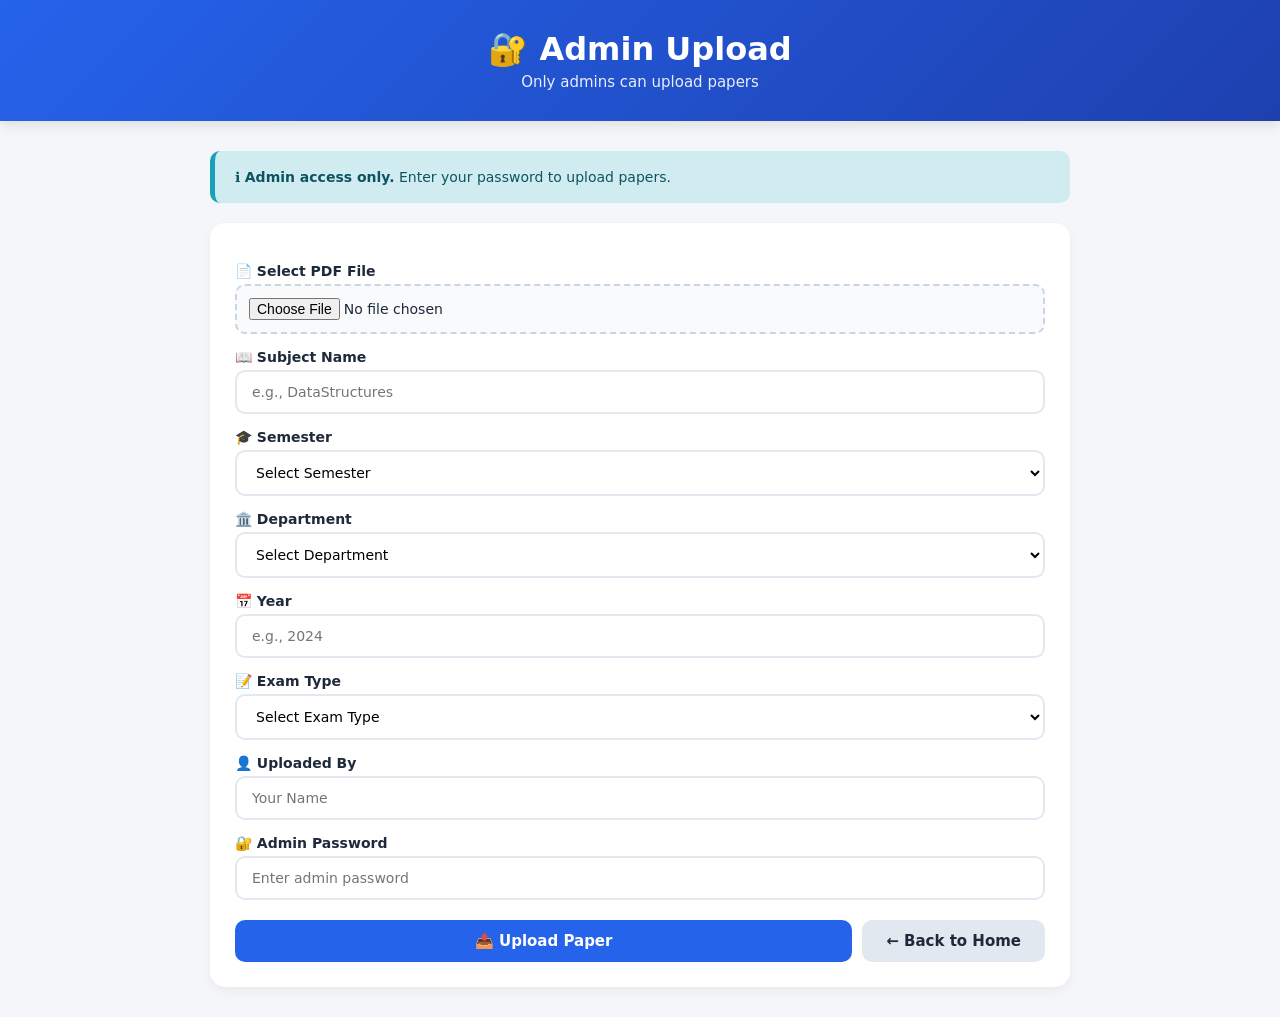
==== FE/upload.html @ b9834a45 "Initial commit: Question Paper Bank" ====
<!DOCTYPE html>
<html lang="en">
<head>
    <meta charset="UTF-8">
    <meta name="viewport" content="width=device-width, initial-scale=1.0">
    <title>Admin Upload - Question Paper Bank</title>
    <link rel="stylesheet" href="style.css">
</head>
<body>

    <!-- ─── HEADER ─── -->
    <header>
        <h1>🔐 Admin Upload</h1>
        <p class="subtitle">Only admins can upload papers</p>
    </header>

    <div class="container">

        <div class="notice" style="background: #d1ecf1; border-left-color: #17a2b8; color: #0c5460;">
            ℹ️ <strong>Admin access only.</strong> Enter your password to upload papers.
        </div>

        <!-- ─── UPLOAD FORM ─── -->
        <form id="uploadForm" class="search-section">

            <label>📄 Select PDF File</label>
            <input type="file" id="file" accept=".pdf" required>

            <label>📖 Subject Name</label>
            <input type="text" id="subject" placeholder="e.g., DataStructures" required>

            <label>🎓 Semester</label>
            <select id="semester" required>
                <option value="" disabled selected>Select Semester</option>
                <option value="1">Sem 1</option>
                <option value="2">Sem 2</option>
                <option value="3">Sem 3</option>
                <option value="4">Sem 4</option>
                <option value="5">Sem 5</option>
                <option value="6">Sem 6</option>
                <option value="7">Sem 7</option>
                <option value="8">Sem 8</option>
            </select>

            <label>🏛️ Department</label>
            <select id="department" required>
                <option value="" disabled selected>Select Department</option>
                <option value="COMP">COMP</option>
                <option value="IT">IT</option>
                <option value="ETC">ETC</option>
                <option value="EEE">EEE</option>
                <option value="MECH">MECH</option>
                <option value="CIVIL">CIVIL</option>
                <option value="VLSI">VLSI</option>
            </select>

            <label>📅 Year</label>
            <input type="number" id="year" placeholder="e.g., 2024" required>

            <label>📝 Exam Type</label>
            <select id="exam_type" required>
                <option value="" disabled selected>Select Exam Type</option>
                <option value="1stIT">1st IT</option>
                <option value="2ndIT">2nd IT</option>
                <option value="3rdIT">3rd IT</option>
                <option value="EndSem">End-Sem</option>
            </select>

            <label>👤 Uploaded By</label>
            <input type="text" id="uploaded_by" placeholder="Your Name" required>

            <label>🔐 Admin Password</label>
            <input type="password" id="admin_password" placeholder="Enter admin password" required>

            <div class="button-row" style="margin-top:20px;">
                <button type="submit">📤 Upload Paper</button>
                <a href="index.html"><button type="button" class="secondary">← Back to Home</button></a>
            </div>

        </form>

        <!-- ─── MESSAGE AREA ─── -->
        <div id="message"></div>

    </div>

    <script src="upload.js"></script>
</body>
</html>
---- FE/style.css ----
/* ─── RESET & BASE ─── */
* {
    margin: 0;
    padding: 0;
    box-sizing: border-box;
    font-family: 'Segoe UI', Roboto, system-ui, sans-serif;
}

body {
    background: #f4f6f9;
    min-height: 100vh;
    color: #1e293b;
}

/* ─── HEADER ─── */
header {
    background: linear-gradient(135deg, #2563eb, #1e40af);
    color: white;
    padding: 30px 20px;
    text-align: center;
    box-shadow: 0 4px 12px rgba(0,0,0,0.1);
}

header h1 {
    font-size: 32px;
    margin-bottom: 5px;
}

.subtitle {
    font-size: 15px;
    opacity: 0.9;
}

/* ─── CONTAINER ─── */
.container {
    max-width: 900px;
    margin: 30px auto;
    padding: 0 20px;
}

/* ─── SEARCH SECTION ─── */
.search-section {
    background: white;
    padding: 25px;
    border-radius: 15px;
    box-shadow: 0 4px 12px rgba(0,0,0,0.05);
    margin-bottom: 25px;
}

#searchInput {
    width: 100%;
    padding: 14px 18px;
    border: 2px solid #e2e8f0;
    border-radius: 10px;
    font-size: 16px;
    outline: none;
    transition: border 0.2s;
    margin-bottom: 15px;
}

#searchInput:focus {
    border-color: #2563eb;
}

/* ─── FILTERS ─── */
.filters {
    display: flex;
    gap: 10px;
    flex-wrap: wrap;
    margin-bottom: 15px;
}

.filters select,
.filters input {
    flex: 1;
    min-width: 140px;
    padding: 12px 15px;
    border: 2px solid #e2e8f0;
    border-radius: 10px;
    font-size: 14px;
    outline: none;
    background: white;
    transition: border 0.2s;
}

.filters select:focus,
.filters input:focus {
    border-color: #2563eb;
}

/* ─── BUTTON ROW ─── */
.button-row {
    display: flex;
    gap: 10px;
    flex-wrap: wrap;
}

button {
    padding: 12px 24px;
    border: none;
    border-radius: 10px;
    background: #2563eb;
    color: white;
    font-size: 15px;
    font-weight: 600;
    cursor: pointer;
    transition: transform 0.15s, background 0.15s;
    flex: 1;
    min-width: 120px;
}

button:hover {
    background: #1d4ed8;
    transform: translateY(-2px);
}

button.secondary {
    background: #e2e8f0;
    color: #1e293b;
}

button.secondary:hover {
    background: #cbd5e1;
}

.upload-btn {
    background: #10b981 !important;
}

.upload-btn:hover {
    background: #059669 !important;
}

/* ─── PAPERS LIST ─── */
.papers-list {
    display: flex;
    flex-direction: column;
    gap: 12px;
}

.paper-card {
    background: white;
    padding: 20px;
    border-radius: 12px;
    border-left: 5px solid #2563eb;
    box-shadow: 0 2px 8px rgba(0,0,0,0.05);
    transition: transform 0.15s, box-shadow 0.15s;
}

.paper-card:hover {
    transform: translateY(-2px);
    box-shadow: 0 6px 16px rgba(0,0,0,0.08);
}

.paper-card h3 {
    color: #1e293b;
    font-size: 18px;
    margin-bottom: 8px;
}

.paper-meta {
    display: flex;
    gap: 10px;
    flex-wrap: wrap;
    margin-bottom: 12px;
}

.tag {
    background: #eff6ff;
    color: #2563eb;
    padding: 4px 12px;
    border-radius: 20px;
    font-size: 12px;
    font-weight: 600;
}

.paper-actions {
    display: flex;
    gap: 10px;
    flex-wrap: wrap;
}

.paper-actions a {
    text-decoration: none;
    flex: 1;
    min-width: 100px;
}

.paper-actions button {
    width: 100%;
    padding: 10px;
    font-size: 14px;
}

.download-btn {
    background: #10b981 !important;
}

.download-btn:hover {
    background: #059669 !important;
}

/* ─── NOTICE BOX ─── */
.notice {
    background: #fff3cd;
    border-left: 5px solid #ffc107;
    padding: 15px 20px;
    border-radius: 10px;
    margin-bottom: 20px;
    font-size: 14px;
    line-height: 1.6;
    color: #664d03;
}

.notice code {
    background: #f8f9fa;
    padding: 2px 8px;
    border-radius: 5px;
    font-family: 'Courier New', monospace;
    font-size: 13px;
    color: #0d6efd;
    font-weight: bold;
}

/* ─── FORM LABELS ─── */
form label {
    display: block;
    margin-top: 15px;
    margin-bottom: 5px;
    font-weight: 600;
    color: #1e293b;
    font-size: 14px;
}

form input[type="file"] {
    width: 100%;
    padding: 12px;
    border: 2px dashed #cbd5e1;
    border-radius: 10px;
    background: #f8fafc;
    cursor: pointer;
    font-size: 14px;
}

form input[type="file"]:hover {
    border-color: #2563eb;
    background: #eff6ff;
}

form input[type="text"],
form input[type="number"],
form input[type="password"],
form select {
    width: 100%;
    padding: 12px 15px;
    border: 2px solid #e2e8f0;
    border-radius: 10px;
    font-size: 14px;
    outline: none;
    transition: border 0.2s;
    background: white;
}

form input:focus,
form select:focus {
    border-color: #2563eb;
}

/* ─── MESSAGE BOX ─── */
.message-box {
    padding: 15px 20px;
    border-radius: 10px;
    margin-top: 20px;
    font-size: 15px;
    font-weight: 500;
    display: none;
    line-height: 1.6;
}

.message-box.success {
    background: #d4edda;
    color: #155724;
    border-left: 5px solid #28a745;
}

.message-box.error {
    background: #f8d7da;
    color: #721c24;
    border-left: 5px solid #dc3545;
}

.message-box.info {
    background: #d1ecf1;
    color: #0c5460;
    border-left: 5px solid #17a2b8;
}

/* ─── RESPONSIVE ─── */
@media (max-width: 600px) {
    header h1 {
        font-size: 24px;
    }
    .filters {
        flex-direction: column;
    }
    button {
        width: 100%;
    }
}
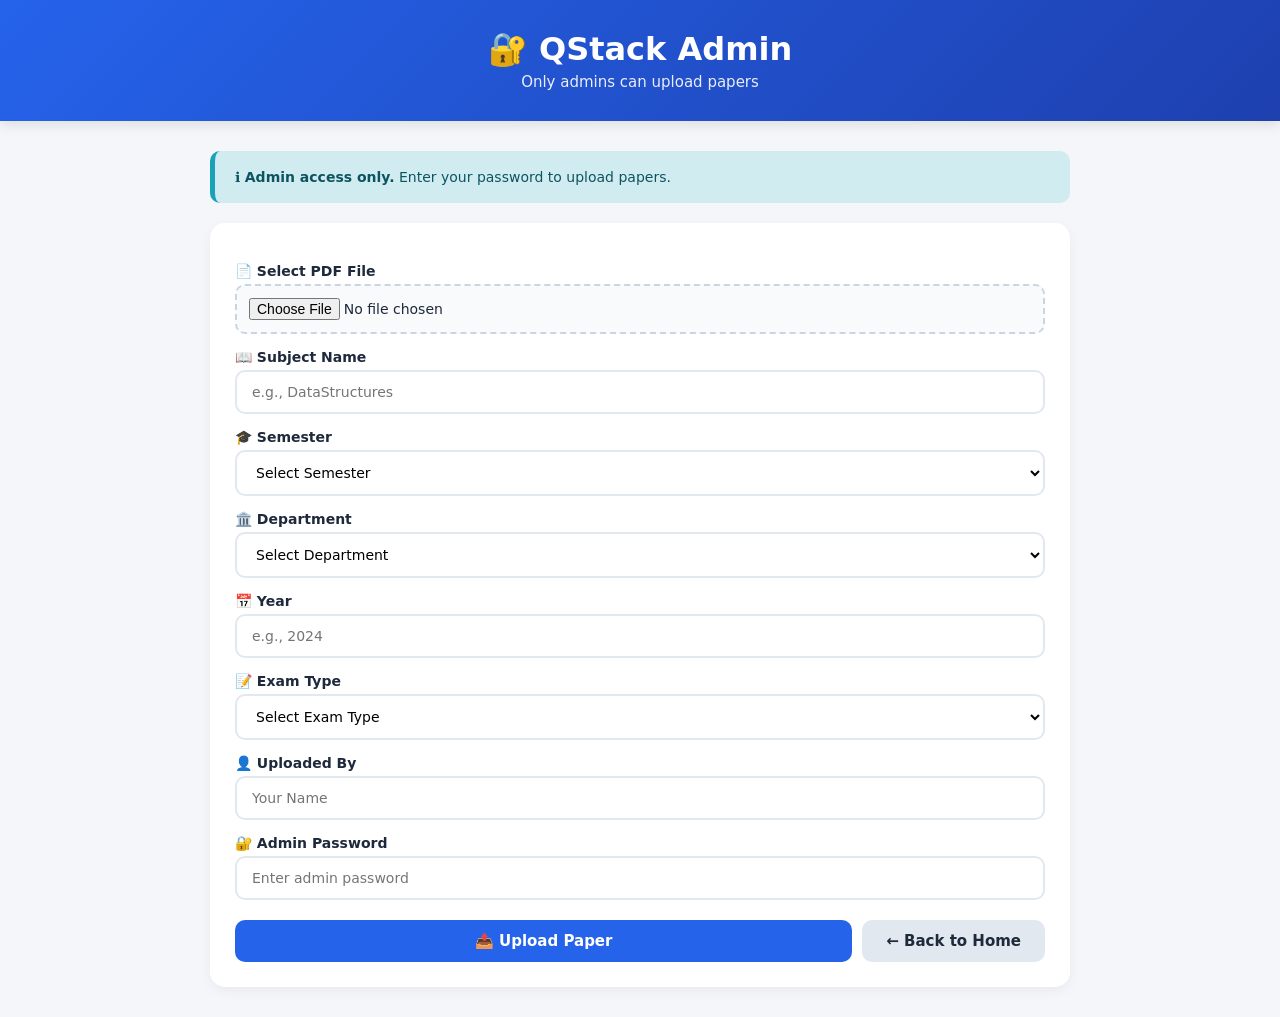
==== commit e9be2343: "rebranding" ====
--- a/FE/upload.html
+++ b/FE/upload.html
@@ -3,14 +3,14 @@
 <head>
     <meta charset="UTF-8">
     <meta name="viewport" content="width=device-width, initial-scale=1.0">
-    <title>Admin Upload - Question Paper Bank</title>
+    <title>Admin Upload - QStack</title>
     <link rel="stylesheet" href="style.css">
 </head>
 <body>
 
     <!-- ─── HEADER ─── -->
     <header>
-        <h1>🔐 Admin Upload</h1>
+        <h1>🔐 QStack Admin</h1>
         <p class="subtitle">Only admins can upload papers</p>
     </header>
 
